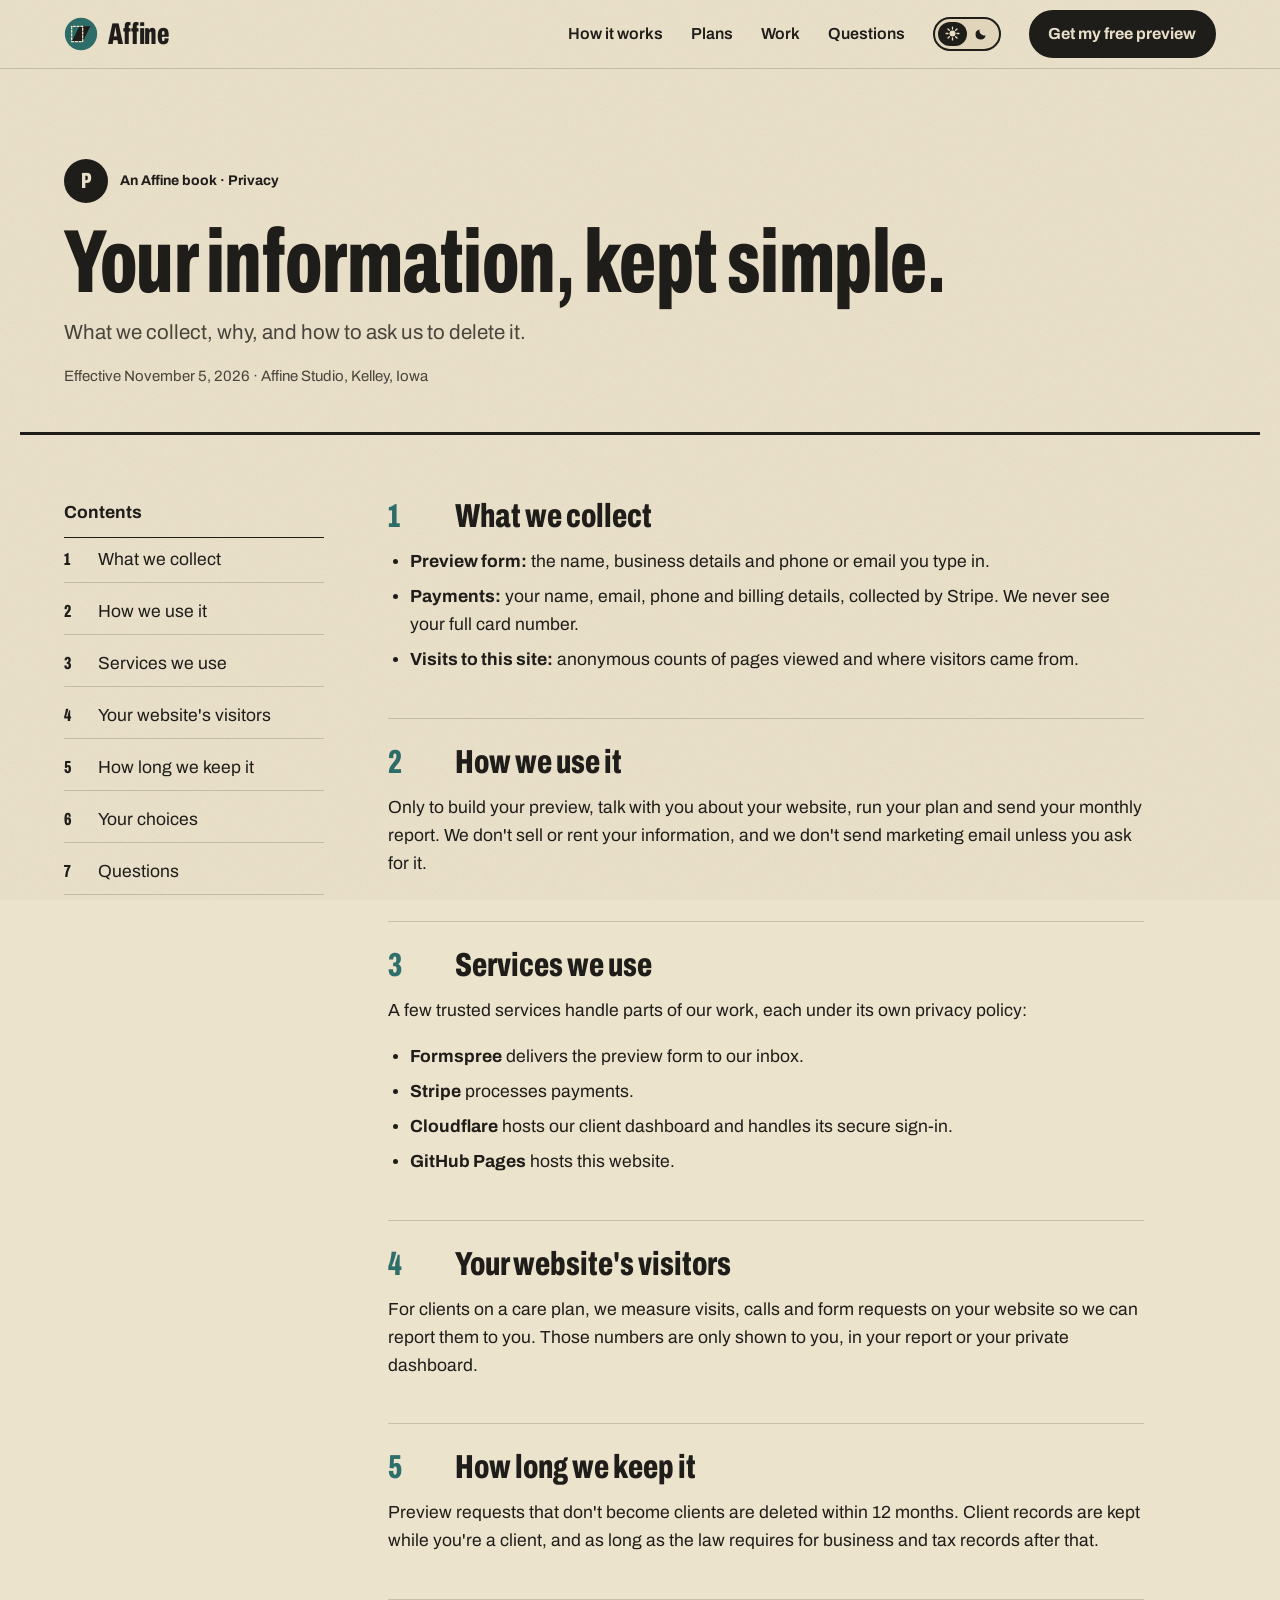
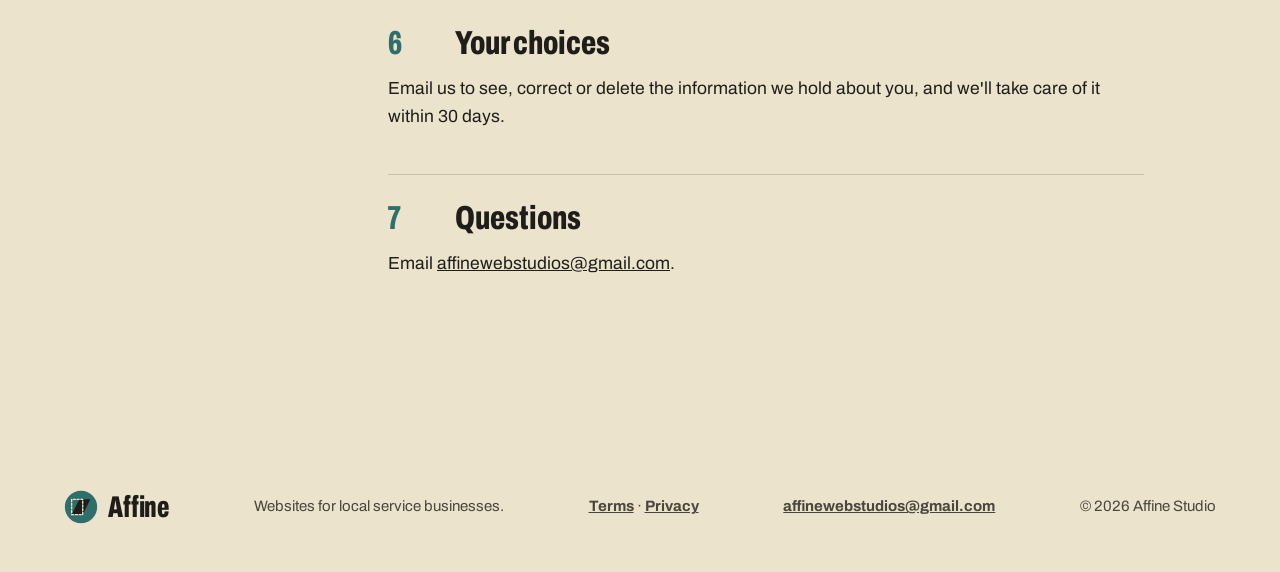
==== privacy.html @ 37e1ad1c "Add files via upload" ====
<!doctype html>
<html lang="en">
<head>
<meta charset="utf-8">
<meta name="viewport" content="width=device-width, initial-scale=1, viewport-fit=cover">
<title>Privacy · Affine Studio</title>
<meta name="description" content="How Affine Studio collects and uses information.">
<link rel="canonical" href="https://affinewebstudio.com/privacy.html">
<link rel="icon" href="favicon.svg" type="image/svg+xml">
<link rel="preconnect" href="https://fonts.googleapis.com">
<link rel="preconnect" href="https://fonts.gstatic.com" crossorigin>
<link href="https://fonts.googleapis.com/css2?family=Archivo:ital,wdth,wght@0,62..125,100..900;1,62..125,100..900&family=Libre+Caslon+Text:ital,wght@0,400;0,700;1,400&display=swap" rel="stylesheet">
<link rel="stylesheet" href="css/styles.css">
<style>
  .legal-head{padding-top:clamp(48px,7vw,96px);padding-bottom:clamp(28px,4vw,44px);border-bottom:3px solid var(--rule)}
  .legal-head .series{display:flex;align-items:center;gap:12px;font-weight:700;font-size:14px;margin:0 0 18px}
  .legal-head .roundel{width:44px;height:44px;border-radius:50%;background:var(--ink);color:var(--paper);display:grid;place-items:center;
    font-family:var(--display);font-variation-settings:"wdth" 62;font-weight:800;font-size:22px}
  .legal-head h1.d{font-size:clamp(3rem,7vw,5.6rem);margin:0 0 14px}
  .legal-head .lede{max-width:36em}
  .legal-head .meta{margin:16px 0 0;font-size:15px;color:var(--ink-soft)}
  .legal{display:grid;grid-template-columns:minmax(0,260px) minmax(0,1fr);gap:clamp(28px,5vw,72px);padding-top:clamp(36px,5vw,64px);padding-bottom:clamp(64px,8vw,110px)}
  .toc{position:sticky;top:96px;align-self:start;font-size:15px}
  .toc p{font-weight:700;margin:0 0 10px}
  .toc ol{list-style:none;margin:0;padding:0;border-top:1.5px solid var(--rule)}
  .toc li{border-bottom:1px solid var(--hair)}
  .toc a{display:grid;grid-template-columns:34px 1fr;padding:8px 0;text-decoration:none;color:inherit}
  .toc a:hover{color:var(--teal)}
  .toc a span{font-family:var(--display);font-variation-settings:"wdth" 62;font-weight:800}
  .legal article{max-width:42em}
  .legal section{padding:0 0 26px;margin:0 0 26px;border-bottom:1px solid var(--hair);scroll-margin-top:96px}
  .legal section:last-child{border-bottom:0}
  .legal h2{display:flex;gap:14px;align-items:baseline;font-family:var(--display);font-variation-settings:"wdth" 70;font-weight:800;font-size:clamp(1.6rem,2.6vw,2.1rem);line-height:1.05;margin:0 0 14px}
  .legal h2 .n{color:var(--teal);font-variation-settings:"wdth" 62;min-width:1.6em}
  .legal p,.legal li{font-size:17.5px;line-height:1.6}
  .legal ul{margin:0 0 1em;padding-left:1.2em}
  .legal li{margin:0 0 .4em}
  .legal .plain{font-family:var(--serif);font-style:italic;font-size:18px;border-left:4px solid var(--teal);padding:2px 0 2px 16px;margin:0 0 1em}
  .legal table{border-collapse:collapse;width:100%;margin:0 0 1em;font-size:16px}
  .legal th,.legal td{text-align:left;padding:9px 12px 9px 0;border-top:1.5px solid var(--rule)}
  .legal th{font-size:14px}
  @media (max-width:860px){.legal{grid-template-columns:1fr}.toc{position:static}}
</style>
<script>
/* Light/dark switch. Follows the device setting until the visitor picks one, then remembers it. */
(function(){
  var KEY='affine-theme', root=document.documentElement;
  try{var saved=localStorage.getItem(KEY); if(saved==='light'||saved==='dark') root.setAttribute('data-theme',saved);}catch(e){}
  var mq=window.matchMedia?matchMedia('(prefers-color-scheme: dark)'):null;
  function current(){return root.getAttribute('data-theme')||(mq&&mq.matches?'dark':'light')}
  function paint(){
    var t=current(), sw=document.querySelector('.theme-switch'); if(!sw)return;
    sw.setAttribute('data-on',t);
    sw.querySelectorAll('[data-theme-set]').forEach(function(b){b.setAttribute('aria-checked',b.getAttribute('data-theme-set')===t?'true':'false')});
    var m=document.querySelector('meta[name="theme-color"]'); if(m)m.setAttribute('content',t==='dark'?'#1C1A17':'#ECE3CC');
  }
  document.addEventListener('DOMContentLoaded',function(){
    var sw=document.querySelector('.theme-switch'); if(!sw)return;
    sw.addEventListener('click',function(e){
      var b=e.target.closest('[data-theme-set]'); if(!b)return;
      var t=b.getAttribute('data-theme-set'); root.setAttribute('data-theme',t);
      try{localStorage.setItem(KEY,t)}catch(err){}
      paint();
    });
    sw.addEventListener('keydown',function(e){
      if(e.key!=='ArrowLeft'&&e.key!=='ArrowRight')return; e.preventDefault();
      var t=current()==='dark'?'light':'dark'; var b=sw.querySelector('[data-theme-set="'+t+'"]'); b.click(); b.focus();
    });
    if(mq&&mq.addEventListener)mq.addEventListener('change',paint);
    paint();
  });
})();
</script>
</head>
<body>
<!-- shared print inks: halftone screens and arrowheads -->
<svg width="0" height="0" style="position:absolute" aria-hidden="true" focusable="false">
  <defs>
    <pattern id="dots" width="6" height="6" patternUnits="userSpaceOnUse"><circle cx="3" cy="3" r="1.5" fill="#1F1D1A"/></pattern>
    <pattern id="dots-cream" width="6" height="6" patternUnits="userSpaceOnUse"><circle cx="3" cy="3" r="1.4" fill="#EFE5CD"/></pattern>
    <pattern id="dots-fine" width="4" height="4" patternUnits="userSpaceOnUse"><circle cx="2" cy="2" r="1" fill="#1F1D1A"/></pattern>
    <marker id="ah-cream" viewBox="0 0 10 10" refX="8" refY="5" markerWidth="7" markerHeight="7" orient="auto-start-reverse"><path d="M0 0L10 5L0 10z" fill="#EFE5CD"/></marker>
    <marker id="ah-ink" viewBox="0 0 10 10" refX="8" refY="5" markerWidth="7" markerHeight="7" orient="auto-start-reverse"><path d="M0 0L10 5L0 10z" fill="#1F1D1A"/></marker>
    <marker id="ah-mustard" viewBox="0 0 10 10" refX="8" refY="5" markerWidth="5" markerHeight="5" orient="auto-start-reverse"><path d="M0 0L10 5L0 10z" fill="#D8B86A"/></marker>
    <symbol id="mark" viewBox="0 0 40 40">
      <circle cx="20" cy="20" r="19" fill="#2E6E6B"/>
      <polygon points="9,29 22,29 31,11 18,11" fill="#1F1D1A"/>
      <polygon points="9,29 22,29 22,11 9,11" fill="none" stroke="#EFE5CD" stroke-width="1.6" stroke-dasharray="2.4 2"/>
    </symbol>
  </defs>
</svg>

<header class="top">
  <div class="wrap">
    <a class="brand" href="index.html" aria-label="Affine Studio, home">
      <svg class="mark" aria-hidden="true"><use href="#mark"/></svg>
      <span class="d">Affine</span>
    </a>
    <nav class="nav" aria-label="Main">
      <a href="index.html#how">How it works</a>
      <a href="index.html#plans">Plans</a>
      <a href="index.html#work">Work</a>
      <a href="index.html#questions">Questions</a>
      <div class="theme-switch" role="radiogroup" aria-label="Color theme" data-on="light">
        <button type="button" role="radio" aria-checked="true" data-theme-set="light" aria-label="Light">
          <svg viewBox="0 0 20 20" aria-hidden="true"><circle cx="10" cy="10" r="4" fill="currentColor"/><path d="M10 1.5v2.5M10 16v2.5M1.5 10H4M16 10h2.5M4 4l1.8 1.8M14.2 14.2L16 16M4 16l1.8-1.8M14.2 5.8L16 4" stroke="currentColor" stroke-width="1.8" stroke-linecap="round"/></svg>
        </button>
        <button type="button" role="radio" aria-checked="false" data-theme-set="dark" aria-label="Dark">
          <svg viewBox="0 0 20 20" aria-hidden="true"><path d="M15.5 12.6A6.8 6.8 0 0 1 7.4 4.5a6.8 6.8 0 1 0 8.1 8.1z" fill="currentColor"/></svg>
        </button>
        <span class="thumb" aria-hidden="true"></span>
      </div>
      <a class="btn" href="index.html#start"><span class="long">Get my free preview</span><span class="short">Free preview</span></a>
    </nav>
  </div>
</header>

<main id="top">
  <div class="wrap legal-head">
    <p class="series"><span class="roundel" aria-hidden="true">P</span>An Affine book · Privacy</p>
    <h1 class="d">Your information, kept simple.</h1>
    <p class="lede">What we collect, why, and how to ask us to delete it.</p>
    <p class="meta">Effective November 5, 2026 · Affine Studio, Kelley, Iowa</p>
  </div>
  <div class="wrap legal">
    <nav class="toc" aria-label="Contents">
      <p>Contents</p>
      <ol>
      <li><a href="#collect"><span>1</span>What we collect</a></li>
      <li><a href="#use"><span>2</span>How we use it</a></li>
      <li><a href="#tools"><span>3</span>Services we use</a></li>
      <li><a href="#clients"><span>4</span>Your website's visitors</a></li>
      <li><a href="#keep"><span>5</span>How long we keep it</a></li>
      <li><a href="#choices"><span>6</span>Your choices</a></li>
      <li><a href="#contact"><span>7</span>Questions</a></li>
      </ol>
    </nav>
    <article>
    <section id="collect" aria-labelledby="collect-h">
      <h2 id="collect-h"><span class="n">1</span>What we collect</h2>
      <ul>
        <li><b>Preview form:</b> the name, business details and phone or email you type in.</li>
        <li><b>Payments:</b> your name, email, phone and billing details, collected by Stripe. We never see your full card number.</li>
        <li><b>Visits to this site:</b> anonymous counts of pages viewed and where visitors came from.</li>
      </ul>
    </section>
    <section id="use" aria-labelledby="use-h">
      <h2 id="use-h"><span class="n">2</span>How we use it</h2>
      <p>Only to build your preview, talk with you about your website, run your plan and send your monthly report. We don't sell or rent your information, and we don't send marketing email unless you ask for it.</p>
    </section>
    <section id="tools" aria-labelledby="tools-h">
      <h2 id="tools-h"><span class="n">3</span>Services we use</h2>
      <p>A few trusted services handle parts of our work, each under its own privacy policy:</p>
      <ul>
        <li><b>Formspree</b> delivers the preview form to our inbox.</li>
        <li><b>Stripe</b> processes payments.</li>
        <li><b>Cloudflare</b> hosts our client dashboard and handles its secure sign-in.</li>
        <li><b>GitHub Pages</b> hosts this website.</li>
      </ul>
    </section>
    <section id="clients" aria-labelledby="clients-h">
      <h2 id="clients-h"><span class="n">4</span>Your website's visitors</h2>
      <p>For clients on a care plan, we measure visits, calls and form requests on your website so we can report them to you. Those numbers are only shown to you, in your report or your private dashboard.</p>
    </section>
    <section id="keep" aria-labelledby="keep-h">
      <h2 id="keep-h"><span class="n">5</span>How long we keep it</h2>
      <p>Preview requests that don't become clients are deleted within 12 months. Client records are kept while you're a client, and as long as the law requires for business and tax records after that.</p>
    </section>
    <section id="choices" aria-labelledby="choices-h">
      <h2 id="choices-h"><span class="n">6</span>Your choices</h2>
      <p>Email us to see, correct or delete the information we hold about you, and we'll take care of it within 30 days.</p>
    </section>
    <section id="contact" aria-labelledby="contact-h">
      <h2 id="contact-h"><span class="n">7</span>Questions</h2>
      <p>Email <a href="mailto:affinewebstudios@gmail.com">affinewebstudios@gmail.com</a>.</p>
    </section>
    </article>
  </div>
</main>

<footer class="foot">
  <div class="wrap">
    <a class="brand" href="index.html" aria-label="Affine Studio, home">
      <svg class="mark" aria-hidden="true"><use href="#mark"/></svg>
      <span class="d">Affine</span>
    </a>
    <p>Websites for local service businesses.</p>
    <p><a href="terms.html">Terms</a> · <a href="privacy.html">Privacy</a></p>
    <p><a href="mailto:affinewebstudios@gmail.com">affinewebstudios@gmail.com</a></p>
    <p>© 2026 Affine Studio</p>
  </div>
</footer>
</body>
</html>
---- css/styles.css ----
:root{
  box-sizing:border-box;
  padding-top:env(safe-area-inset-top,0px);
  padding-bottom:env(safe-area-inset-bottom,0px);
  color-scheme:light;
  --edge:transparent;
  --hair:rgba(31,29,26,.18);

  /* fixed inks — the covers never change */
  --cream:#EFE5CD;
  --black:#1F1D1A;
  --sand:#D8B86A;
  --mist:#C9DCD3;
  --focus:#2E6E6B;
  --teal:#2E6E6B;
  --green:#4A7049;
  --sea:#3E6A93;
  --stock:#E2D5B6;

  /* page tokens */
  --paper:#ECE3CC;
  --paper-2:#E4D9BE;
  --ink:#1F1D1A;
  --ink-soft:#4A453D;
  --rule:#1F1D1A;

  --display:"Archivo","Arial Narrow","Helvetica Neue",Arial,sans-serif;
  --body:"Archivo","Helvetica Neue",Arial,sans-serif;
  --serif:"Libre Caslon Text",Georgia,"Times New Roman",serif;
}
@media (prefers-color-scheme:dark){
  :root:not([data-theme="light"]){
    --paper:#1C1A17;--paper-2:#26231F;--ink:#EFE5CD;--ink-soft:#BDB29B;--rule:#EFE5CD;--edge:rgba(239,229,205,.18);--focus:#9CC7C2;--hair:rgba(239,229,205,.16);color-scheme:dark;
  }
}
:root[data-theme="dark"]{--paper:#1C1A17;--paper-2:#26231F;--ink:#EFE5CD;--ink-soft:#BDB29B;--rule:#EFE5CD;--edge:rgba(239,229,205,.18);--focus:#9CC7C2;--hair:rgba(239,229,205,.16);color-scheme:dark;}

*,*::before,*::after{box-sizing:inherit}
html{height:100%;scroll-behavior:smooth;scroll-padding-top:calc(env(safe-area-inset-top,0px) + 80px);-webkit-text-size-adjust:100%}
body{margin:0;background:var(--paper);color:var(--ink);font-family:var(--body);font-size:18px;line-height:1.55;font-variation-settings:"wdth" 100}
img,svg{max-width:100%;display:block}
a{color:inherit}
:focus-visible{outline:3px solid var(--focus);outline-offset:3px}

/* paper grain */
body::after{
  content:"";position:fixed;inset:0;pointer-events:none;z-index:50;opacity:.16;mix-blend-mode:multiply;
  background-image:url("data:image/svg+xml,%3Csvg xmlns='http://www.w3.org/2000/svg' width='220' height='220'%3E%3Cfilter id='n'%3E%3CfeTurbulence type='fractalNoise' baseFrequency='.85' numOctaves='3' stitchTiles='stitch'/%3E%3CfeColorMatrix values='0 0 0 0 .35 0 0 0 0 .3 0 0 0 0 .22 0 0 0 .55 0'/%3E%3C/filter%3E%3Crect width='100%25' height='100%25' filter='url(%23n)'/%3E%3C/svg%3E");
}
@media (prefers-color-scheme:dark){:root:not([data-theme="light"]) body::after{mix-blend-mode:screen;opacity:.06}}
:root[data-theme="dark"] body::after{mix-blend-mode:screen;opacity:.06}

.wrap{max-width:1240px;margin:0 auto;padding:0 clamp(20px,4vw,44px)}

/* type */
.d{font-family:var(--display);font-variation-settings:"wdth" 62;font-weight:800;line-height:.92;letter-spacing:-.005em;margin:0}
.it{font-family:var(--serif);font-style:italic;font-weight:400}
h1.d{font-size:clamp(3.1rem,7.4vw,6.6rem)}
h2.d{font-size:clamp(2.6rem,5.2vw,4.6rem)}
.lede{font-size:clamp(1.1rem,1.6vw,1.3rem);max-width:34em;color:var(--ink-soft);margin:0}
p{margin:0 0 1em}

/* buttons */
.btn{display:inline-flex;align-items:center;justify-content:center;gap:.5em;border-radius:999px;font:inherit;font-weight:700;font-size:17px;
  padding:.85em 1.4em;border:2px solid var(--ink);background:var(--ink);color:var(--paper);text-decoration:none;cursor:pointer;
  transition:background .15s,color .15s,border-color .15s}
.btn:hover{background:var(--teal);border-color:var(--teal);color:var(--cream)}
.btn.ghost{background:transparent;color:var(--ink)}
.btn.ghost:hover{background:var(--ink);color:var(--paper);border-color:var(--ink)}
.textlink{font-weight:700;text-decoration:underline;text-decoration-thickness:2px;text-underline-offset:4px}
.textlink:hover{color:var(--teal)}

/* header */
.top{position:sticky;top:env(safe-area-inset-top,0px);z-index:20;background:var(--paper);border-bottom:1.5px solid var(--hair)}
.top .wrap{display:flex;align-items:center;justify-content:space-between;height:68px;gap:24px}
.brand{display:flex;align-items:center;gap:10px;text-decoration:none}
.brand .d{font-size:30px;line-height:1}
.mark{width:34px;height:34px;flex:none}
.nav{display:flex;align-items:center;gap:28px}
.nav a:not(.btn){text-decoration:none;font-weight:600;font-size:16px}
.nav a:not(.btn):hover{color:var(--teal)}
.nav .btn{padding:.6em 1.1em;font-size:16px}
@media (max-width:820px){.nav a:not(.btn){display:none}}
.nav .btn{white-space:nowrap}
.nav .btn .short{display:none}
@media (max-width:520px){.nav{gap:12px}.nav .btn{padding:.6em .9em}.nav .btn .long{display:none}.nav .btn .short{display:inline}.brand .d{font-size:26px}}

/* light / dark switch: a small segmented control with a sliding thumb */
.theme-switch{position:relative;display:grid;grid-template-columns:1fr 1fr;flex:none;width:68px;height:34px;padding:3px;
  border:2px solid var(--ink);border-radius:999px;background:var(--paper-2)}
.theme-switch button{position:relative;z-index:1;display:grid;place-items:center;border:0;background:transparent;color:var(--ink);
  border-radius:999px;cursor:pointer;padding:0;transition:color .25s}
.theme-switch button svg{width:15px;height:15px}
.theme-switch button[aria-checked="true"]{color:var(--paper)}
.theme-switch .thumb{position:absolute;top:3px;left:3px;width:calc(50% - 3px);height:calc(100% - 6px);border-radius:999px;background:var(--ink);
  transition:transform .28s cubic-bezier(.3,.7,.2,1)}
.theme-switch[data-on="dark"] .thumb{transform:translateX(100%)}
.theme-switch button:focus-visible{outline:3px solid var(--focus);outline-offset:1px}
@media (prefers-reduced-motion:reduce){.theme-switch .thumb,.theme-switch button{transition:none}}
.cover{box-shadow:0 0 0 1.5px var(--edge)}
svg :is(path,line,polyline,polygon,rect,circle){stroke-linecap:round;stroke-linejoin:round}

/* hero */
.hero{padding:clamp(36px,6vw,72px) 0 clamp(56px,8vw,96px)}
.hero .wrap{display:grid;grid-template-columns:repeat(12,1fr);gap:clamp(20px,3vw,40px);align-items:center}
.hero-text{grid-column:1 / span 7}
.hero-text h1{margin-bottom:.35em}
.hero-actions{display:flex;flex-wrap:wrap;align-items:center;gap:22px;margin:32px 0 28px}
.hero-price{font-size:16px;color:var(--ink-soft);max-width:30em;margin:0}
.hero-price strong{color:var(--ink)}
.hero-cover{grid-column:8 / span 5}
@media (max-width:900px){.hero-text,.hero-cover{grid-column:1 / -1}.hero-cover{max-width:460px}}

/* covers — the series system */
.cover{position:relative;display:flex;flex-direction:column;aspect-ratio:2/3;border-radius:6px;padding:clamp(14px,1.6vw,20px);color:var(--black);overflow:hidden}
.cover-top{display:flex;justify-content:space-between;align-items:center}
.roundel{width:46px;height:46px;border-radius:50%;background:var(--black);color:var(--cream);display:grid;place-items:center;flex:none;
  font-family:var(--display);font-variation-settings:"wdth" 62;font-weight:800;font-size:24px;line-height:1;box-shadow:0 0 0 3px currentColor}
.cover .series{font-family:var(--display);font-variation-settings:"wdth" 75;font-weight:700;font-size:14px;letter-spacing:.02em}
.cover .art{flex:1;min-height:0;display:flex;align-items:center;justify-content:center;padding:6px 0}
.cover .art svg{width:100%;height:100%}
.cover h3{font-family:var(--display);font-variation-settings:"wdth" 62;font-weight:800;font-size:clamp(26px,2.5vw,34px);line-height:.95;margin:0 0 6px}
.cover .sub{font-family:var(--serif);font-style:italic;font-size:15px;line-height:1.3;margin:0}
.c-sand{background:var(--sand)}
.c-teal{background:var(--teal);color:var(--cream)}
.c-sea{background:var(--sea);color:var(--cream)}
.c-green{background:var(--green);color:var(--cream)}
.c-black{background:var(--black);color:var(--cream)}
.c-stock{background:var(--stock)}
.c-black .roundel{background:var(--sand);color:var(--black)}
.c-teal .roundel,.c-sea .roundel,.c-green .roundel{background:var(--cream);color:var(--black);box-shadow:0 0 0 3px var(--black)}
.c-teal .roundel{box-shadow:0 0 0 3px var(--cream)}

.hero-cover .cover h3{font-size:clamp(34px,3.6vw,48px)}
.hero-cover .cover .sub{font-size:17px}

/* misregistration — only on art, never on text */
.mis{transform:translate(2.5px,1.8px)}

/* hero settle: one orchestrated moment */
.settle{transform-box:fill-box;transform-origin:0 0;animation:settle 1.7s cubic-bezier(.2,.75,.1,1) .35s both}
@keyframes settle{
  0%{transform:translate(-130px,-92px) skewX(-16deg) scale(.9);opacity:0}
  30%{opacity:1}
  100%{transform:none;opacity:1}
}
@media (prefers-reduced-motion:reduce){.settle{animation:none}html{scroll-behavior:auto}}

/* section heads */
section{scroll-margin-top:80px}
.band{padding:clamp(64px,9vw,120px) 0}

.head{display:grid;grid-template-columns:repeat(12,1fr);gap:clamp(20px,3vw,40px);margin-bottom:clamp(36px,5vw,56px);align-items:end}
.head h2{grid-column:1 / span 7}
.head .lede{grid-column:8 / span 5}
@media (max-width:900px){.head h2,.head .lede{grid-column:1 / -1}}

/* shelf */
.shelf{display:grid;grid-template-columns:repeat(5,1fr);gap:clamp(12px,1.4vw,18px);list-style:none;margin:0;padding:0}
.book .caption{font-size:16px;line-height:1.5;margin:16px 2px 0;color:var(--ink-soft)}
.book .cover{transition:transform .25s ease}
.book:hover .cover{transform:translateY(-6px)}
.swipe{display:none;font-size:15px;color:var(--ink-soft);margin:14px 0 0}
@media (max-width:1000px){
  .shelf{display:flex;overflow-x:auto;scroll-snap-type:x mandatory;padding-bottom:10px;margin:0 calc(-1 * clamp(20px,4vw,44px));padding-left:clamp(20px,4vw,44px);padding-right:clamp(20px,4vw,44px);scroll-padding-left:clamp(20px,4vw,44px)}
  .book{flex:0 0 min(64vw,280px);scroll-snap-align:start}
  .swipe{display:block}
}
@media (prefers-reduced-motion:reduce){.book .cover{transition:none}.book:hover .cover{transform:none}}

/* care */
.care{display:grid;grid-template-columns:repeat(12,1fr);gap:clamp(20px,3vw,40px);align-items:start}
.care-panel{grid-column:1 / span 5;background:var(--mist);border-radius:26px;color:var(--black);padding:clamp(18px,2vw,26px);display:flex;flex-direction:column;gap:18px}
.care-panel .top-line{display:flex;justify-content:space-between;align-items:center}
.care-panel p{font-family:var(--serif);font-style:italic;font-size:17px;margin:0}
.care-list{grid-column:6 / span 7;list-style:none;margin:0;padding:0;display:grid;grid-template-columns:1fr 1fr;gap:0 32px}
.care-list li{border-top:1.5px solid var(--hair);padding:16px 0 20px}
.care-list strong{display:block;font-size:19px;margin-bottom:2px}
.care-list span{color:var(--ink-soft);font-size:16px}
@media (max-width:900px){.care-panel,.care-list{grid-column:1 / -1}}
@media (max-width:560px){.care-list{grid-template-columns:1fr}}

/* price flow */
.flow{display:grid;grid-template-columns:1fr auto 1fr auto 1fr;align-items:stretch;background:var(--paper-2);border-radius:26px;overflow:hidden;margin-bottom:clamp(36px,5vw,56px)}
.flow > div{padding:20px 22px}
.flow .step-l{font-size:15px;color:var(--ink-soft);margin:0 0 4px}
.flow .step-v{font-family:var(--display);font-variation-settings:"wdth" 62;font-weight:800;font-size:clamp(30px,3.4vw,42px);line-height:1;margin:0}
.flow .step-n{font-size:15px;margin:6px 0 0;color:var(--ink-soft)}
.flow .arrow{display:flex;align-items:center;padding:0 4px;border:0}
.flow .arrow svg{width:36px;height:20px}
.flow .free{background:var(--green);color:var(--cream)}
.flow .free .step-l,.flow .free .step-n{color:var(--cream)}
@media (max-width:760px){
  .flow{grid-template-columns:1fr}
  .flow .arrow{display:none}
  .flow > div + div{border-top:1.5px solid var(--hair)}
}

/* plans */
.plans{display:grid;grid-template-columns:repeat(3,1fr);gap:16px;align-items:stretch}
.plan{padding:28px clamp(20px,2.2vw,30px) 30px;display:flex;flex-direction:column;position:relative;background:var(--paper-2);border-radius:28px}
.plan.pick{background:var(--mist);color:var(--black)}
.plan.pick dl div{border-top-color:rgba(31,29,26,.18)}
.plan.pick .muted{color:#3d3a33}
.plan h3{font-family:var(--display);font-variation-settings:"wdth" 62;font-weight:800;font-size:40px;line-height:1;margin:0 0 4px}
.plan .for{font-family:var(--serif);font-style:italic;font-size:17px;line-height:1.5;margin:0 0 22px;min-height:3em}
.price{display:flex;align-items:baseline;gap:6px;margin:0 0 22px}
.price b{font-family:var(--display);font-variation-settings:"wdth" 62;font-weight:800;font-size:72px;line-height:.85}
.price span{font-size:17px}
.plan dl{margin:0 0 26px;flex:1}
.plan dl div{display:flex;justify-content:space-between;gap:16px;border-top:1.5px solid var(--hair);padding:11px 0;font-size:16px}
.plan dt{opacity:.8}
.plan dd{margin:0;font-weight:700;text-align:right}
.plan dd.no{font-weight:400;opacity:.6}
.muted{color:var(--ink-soft)}
.badge{position:absolute;top:-30px;right:18px;width:78px;height:78px;border-radius:50%;background:var(--sand);color:var(--black);
  display:grid;place-items:center;text-align:center;font-weight:800;font-size:14px;line-height:1.1;transform:rotate(-8deg);box-shadow:0 0 0 3px var(--paper)}
.plan.pick .btn{background:var(--black);border-color:var(--black);color:var(--cream)}
.plan.pick .btn:hover{background:var(--teal);border-color:var(--teal)}
.plans-note{margin:26px 0 0;font-size:16px;color:var(--ink-soft);max-width:44em}
@media (max-width:860px){
  .plans{grid-template-columns:1fr}
  .plan .for{min-height:0}
}

/* work */
.work{display:grid;gap:clamp(40px,6vw,72px)}
.project{display:grid;grid-template-columns:repeat(12,1fr);gap:clamp(20px,3vw,40px);align-items:center}
.project .cover{grid-column:1 / span 4}
.project .info{grid-column:6 / span 6}
.project:nth-child(2) .cover{grid-column:9 / span 4;grid-row:1}
.project:nth-child(2) .info{grid-column:2 / span 6;grid-row:1}
.project h3.d{font-size:clamp(2.2rem,4vw,3.4rem);margin-bottom:12px}
.project .kind{font-family:var(--serif);font-style:italic;font-size:19px;margin:0 0 16px}
@media (max-width:820px){
  .project .cover,.project .info,.project:nth-child(2) .cover,.project:nth-child(2) .info{grid-column:1 / -1;grid-row:auto}
  .project .cover{max-width:340px}
}

/* about */
.about{display:grid;grid-template-columns:repeat(12,1fr);gap:clamp(20px,3vw,40px);align-items:center}
.portrait{grid-column:1 / span 4;aspect-ratio:1;border-radius:50%;background:var(--sea);position:relative;overflow:hidden;max-width:360px;width:100%}
.portrait svg{position:absolute;inset:0;width:100%;height:100%}
.portrait.photo{aspect-ratio:1;border-radius:50%;max-width:240px;justify-self:center}
@media (max-width:820px){.portrait.photo{max-width:180px;justify-self:start}}
.portrait img{position:absolute;inset:0;width:100%;height:100%;object-fit:cover;display:block}
.about .info{grid-column:6 / span 6}
.about h2{margin-bottom:.4em}
.about p{font-size:clamp(1.05rem,1.4vw,1.2rem)}
.sign{font-family:var(--serif);font-style:italic;font-size:22px;margin-top:8px}
@media (max-width:820px){.portrait,.about .info{grid-column:1 / -1}.portrait{max-width:240px}}

/* faq */
.faq{max-width:820px}
.faq{display:flex;flex-direction:column;gap:10px}
.faq details{background:var(--paper-2);border-radius:20px;padding:0 22px}
.faq summary{list-style:none;cursor:pointer;display:flex;justify-content:space-between;align-items:center;gap:20px;padding:22px 0;font-weight:700;font-size:clamp(1.1rem,1.6vw,1.3rem)}
.faq summary::-webkit-details-marker{display:none}
.faq summary .pm{width:26px;height:26px;border-radius:50%;background:var(--ink);flex:none;position:relative}
.faq summary .pm::before,.faq summary .pm::after{content:"";position:absolute;left:7px;right:7px;top:12px;height:2px;background:var(--paper)}
.faq summary .pm::after{transform:rotate(90deg);transition:transform .2s}
.faq details[open] summary .pm{background:var(--teal)}
.faq details[open] summary .pm::after{transform:rotate(0)}
.faq details p{margin:0 0 24px;max-width:40em;color:var(--ink-soft)}

/* start */
.start{padding:0 max(12px,env(safe-area-inset-right,0px)) clamp(24px,4vw,48px) max(12px,env(safe-area-inset-left,0px))}
.start .band{background:var(--green);color:var(--cream);border-radius:36px;padding:clamp(48px,7vw,96px) clamp(22px,5vw,64px)}
.start .head .lede{color:var(--cream)}
.form{display:grid;grid-template-columns:1fr 1fr;gap:20px 28px;max-width:960px}
.field{display:flex;flex-direction:column;gap:8px}
.field.full{grid-column:1 / -1}
.field label{font-weight:700;font-size:16px}
.field .hint{font-weight:400;opacity:.85}
.field input,.field select,.field textarea{font:inherit;font-size:17px;color:var(--black);background:var(--cream);border:1.5px solid var(--black);border-radius:14px;padding:12px 14px;width:100%}
.field textarea{min-height:110px;resize:vertical}
.field input:focus,.field select:focus,.field textarea:focus{outline:3px solid var(--sand);outline-offset:0}
.form-foot{grid-column:1 / -1;display:flex;flex-wrap:wrap;align-items:center;gap:20px;margin-top:8px}
.start .btn{background:var(--cream);color:var(--black);border-color:var(--cream)}
.start .btn:hover{background:var(--sand);border-color:var(--sand);color:var(--black)}
.form-note{font-size:15px;margin:0;max-width:30em}
.form-error{grid-column:1 / -1;background:var(--black);color:var(--cream);padding:12px 16px;border-radius:14px;margin:0;font-size:16px}
.form-error[hidden]{display:none}
.form-done{padding:28px 0}
.form-done h3{font-size:clamp(30px,4vw,44px);margin:0 0 10px}
.form-done p{font-size:18px;margin:0;max-width:30em}
.form-done:focus{outline:none}
@media (max-width:640px){.form{grid-template-columns:1fr}}

/* footer */
.foot{padding:40px 0 48px}
.foot .wrap{display:flex;flex-wrap:wrap;justify-content:space-between;align-items:center;gap:20px}
.foot p{margin:0;font-size:15px;color:var(--ink-soft)}
.foot a{font-weight:700}
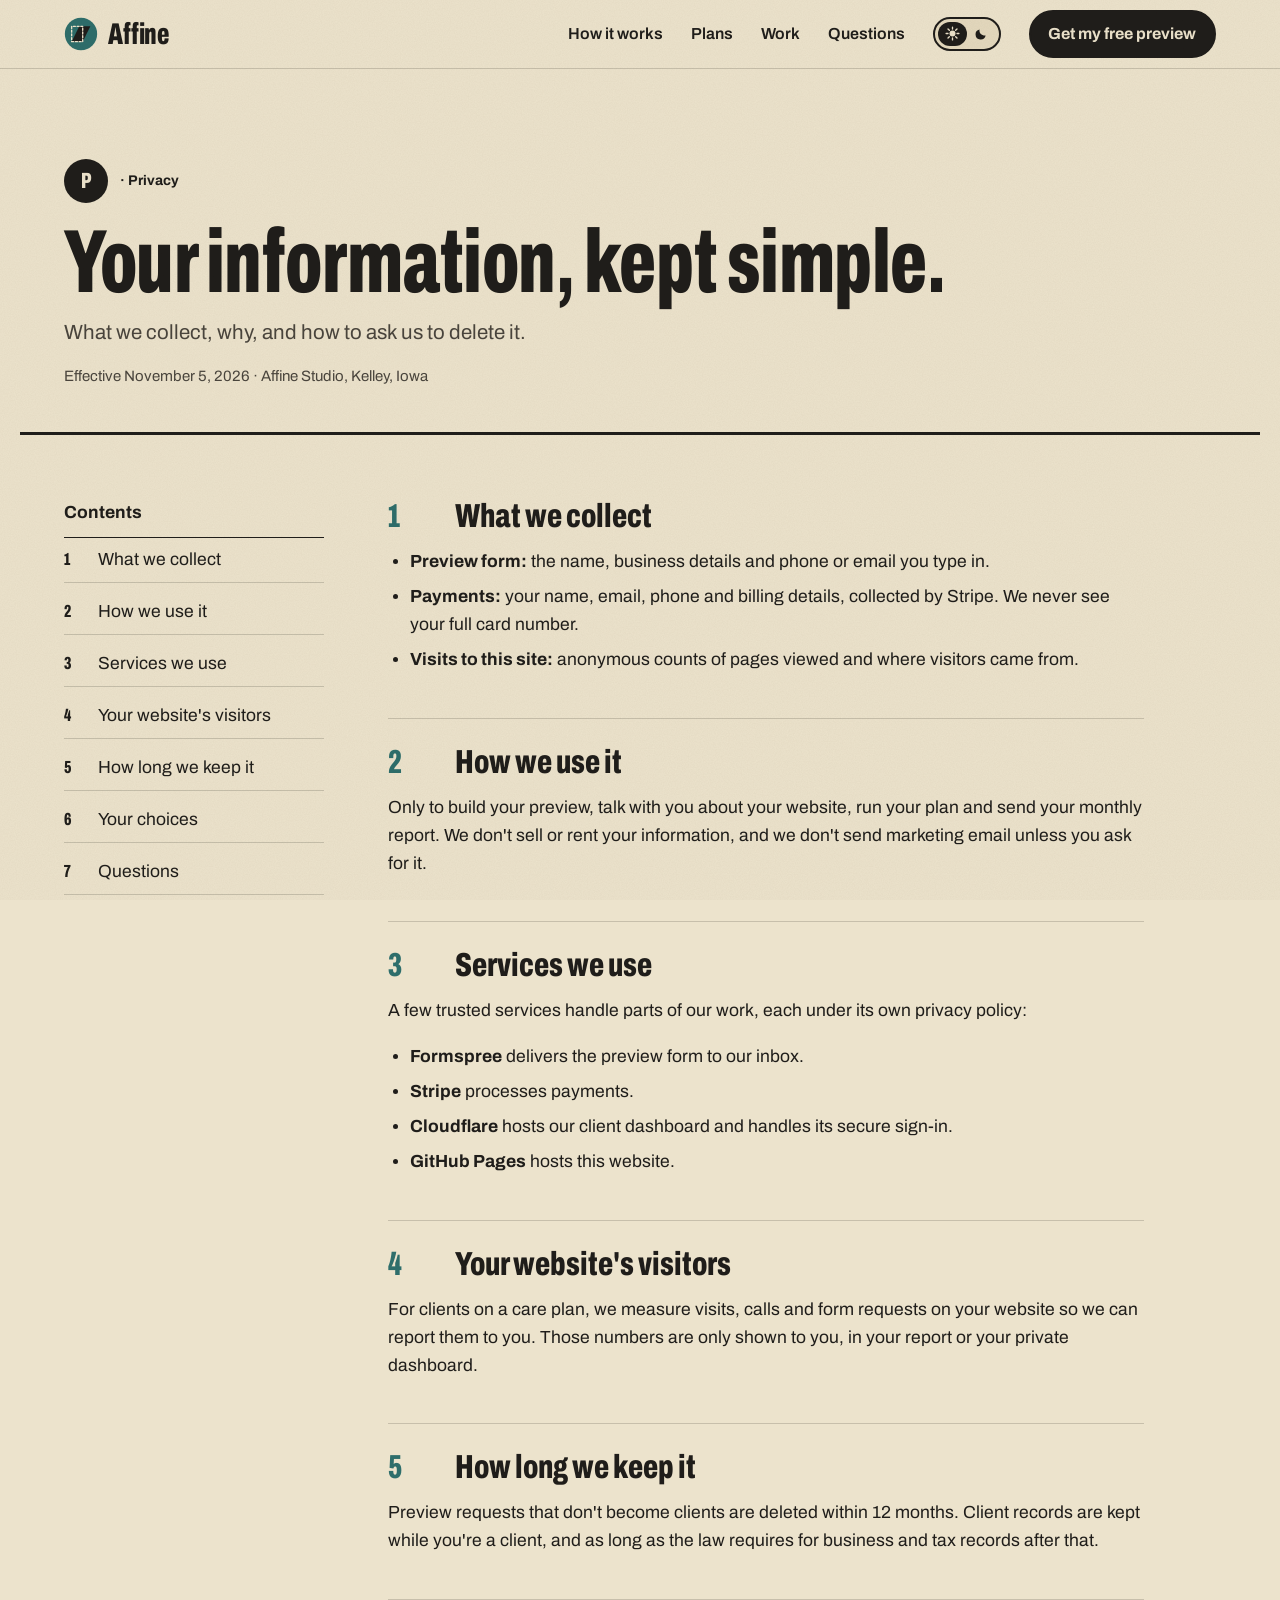
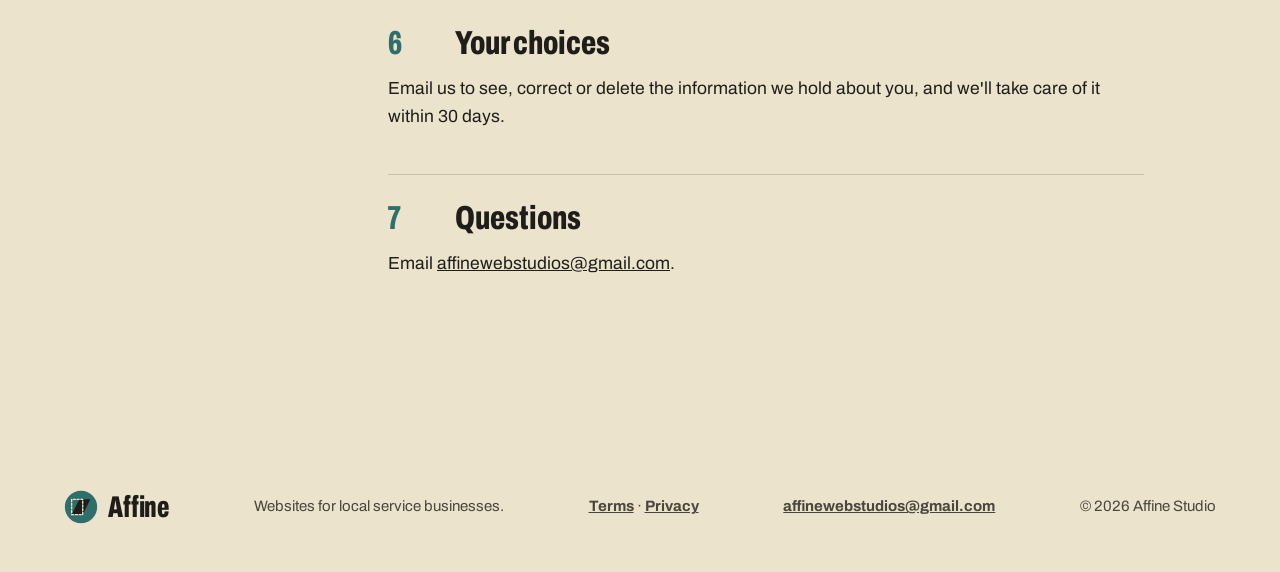
==== commit 49c7cffc: "Update privacy section header text" ====
--- a/privacy.html
+++ b/privacy.html
@@ -117,7 +117,7 @@
 
 <main id="top">
   <div class="wrap legal-head">
-    <p class="series"><span class="roundel" aria-hidden="true">P</span>An Affine book · Privacy</p>
+    <p class="series"><span class="roundel" aria-hidden="true">P</span>· Privacy</p>
     <h1 class="d">Your information, kept simple.</h1>
     <p class="lede">What we collect, why, and how to ask us to delete it.</p>
     <p class="meta">Effective November 5, 2026 · Affine Studio, Kelley, Iowa</p>
